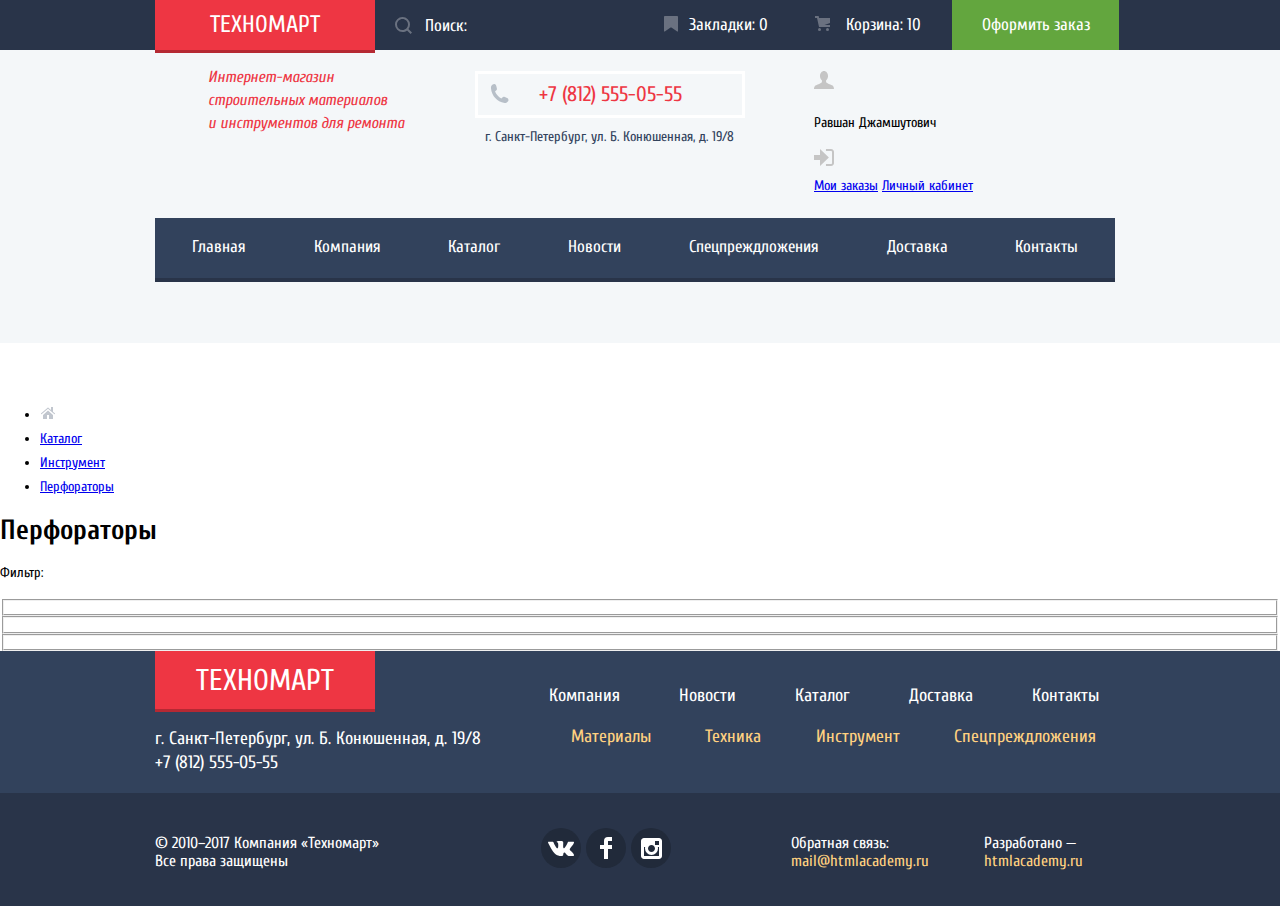
==== catalog.html @ 3261f3c1 "Начал делать вёрстку каталога" ====
<!DOCTYPE html>
<html lang="ru">
<head>
    <meta charset="UTF-8">
    <meta name="viewport" content="width=device-width, initial-scale=1.0">
    <title>HTML Academy: Техномарт</title>
    <link rel="stylesheet" href="css/stytle.css">
    <link rel="stylesheet" href="css/normalize.css">
    <link href="https://fonts.googleapis.com/css2?family=Cuprum:ital,wght@0,400;0,700;1,400;1,700&display=swap" rel="stylesheet">
</head>
<body class="catalog-site">
    <header class="main-header">
        <div class="header-navigation-wrapper">
            <div class="container">
                <nav class="header-navigation">
                    <ul class="site-navigation">
                        <li class="site-navigation-item">
                            <a href="index.html" class="site-navigation-title">
                                Техномарт
                            </a>
                        </li>
                        <li class="site-navigation-item">
                            <form class="site-navigation-search" action="post">
                                <input id="search" type="search" name="search" placeholder="Поиск:" class="site-navigation-search-input">
                                <label class="site-navigation-search-label" for="search"></label>
                            </form>
                        </li>
                        <li class="site-navigation-item">
                            <a href="#" class="navigaion-bookmark">Закладки: 0</a>
                        </li>
                        <li class="site-navigation-item">
                            <a href="#" class="navigaion-cart">Корзина: 10</a>
                        </li>
                        <li class="site-navigation-item">
                            <a href="#" class="navigation-order">Оформить заказ</a>
                        </li>
                    </ul>
                </nav>
            </div>
        </div>
        <div class="header-bottom">
            <div class="header-bottom-wrapper">
                <div class="container">
                    <p class="header-company-info">
                        Интернет-магазин <br>
                        строительных материалов <br>
                        и инструментов для ремонта
                    </p>
                    <div class="header-company-center">
                        <p>+7 (812) 555-05-55</p>
                        <p>г. Санкт-Петербург, ул. Б. Конюшенная, д. 19/8</p>
                    </div>
                    <div class="header-bottom-buttons">
                        <div class="user-header">
                            <a href="#" class="user-icon-header">
                                <svg xmlns="http://www.w3.org/2000/svg" width="20" height="18" viewBox="0 0 20 18"><path fill="#c5c5c5" d="M17.881 14.166c-2.144-.735-4.256-1.666-5.207-2.39-.657-.501-.77-1.618-.517-2.415 1.118-.903 1.864-2.477 1.864-4.278C14.021 2.276 12.221 0 10 0S5.979 2.276 5.979 5.083c0 1.801.746 3.374 1.863 4.277.253.798.141 1.915-.517 2.416-.95.724-3.063 1.654-5.207 2.39S0 18 0 18h20s.025-3.099-2.119-3.834z"/></svg>
                            </a>
                            <p>Равшан Джамшутович</p>
                            <a href="#" class="login-icon-header">
                                <svg xmlns="http://www.w3.org/2000/svg" width="20" height="17" viewBox="0 0 20 17"><path fill="#c5c5c5" d="M14.875 8.5L6 0v6H0v5h6v6z"/><path fill="#c5c5c5" d="M16.986 15.01h-5.027V17h5.027c2.178 0 3.004-1.81 3.029-3.026V3.028C19.99 1.811 19.164 0 16.986 0h-5.027v1.99h5.027c.839 0 .992.681 1.01 1.057v10.904c-.017.376-.171 1.059-1.01 1.059z"/></svg>
                            </a>
                        </div>
                        <a href="#" class="header-bottom-link">Мои заказы</a>
                        <a href="#" class="header-bottom-link">Личный кабинет</a>
                    </div>
                    <nav class="header-bottom-navigation">
                        <a href="#">Главная</a>
                        <a href="#">Компания</a>
                        <a href="#">Каталог</a>
                        <a href="#">Новости</a>
                        <a href="#">Спецпреждложения</a>
                        <a href="#">Доставка</a>
                        <a href="#">Контакты</a>
                    </nav>
                </div>
            </div>
        </div> 
    </header>
    <main>
        <ul class="breadcrumbs">
            <li class="breadcrumbs-item">
                <a href="#">
                    <svg xmlns="http://www.w3.org/2000/svg" width="15" height="12" viewBox="0 0 15 12"><g fill="#C1C6CE"><path d="M3 8v4h4V8h2v4h4V8L8 3.516z"/><path d="M14.831 6.365L13 4.751V0h-2v2.987L8.332.635c-.02-.017-.043-.023-.064-.037a.465.465 0 0 0-.08-.047.551.551 0 0 0-.095-.024C8.062.521 8.032.515 8 .515c-.031 0-.061.006-.092.012a.46.46 0 0 0-.095.025c-.028.011-.053.029-.08.046-.021.014-.045.02-.064.037l-6.498 5.73a.501.501 0 0 0 .33.875.497.497 0 0 0 .331-.125L8 1.677l6.169 5.438a.501.501 0 0 0 .662-.75z"/></g></svg>
                </a>
            </li>
            <li class="breadcrumbs-item">
                <a href="#">
                    Каталог
                </a>
            </li>
            <li class="breadcrumbs-item">
                <a href="#">
                    Инструмент
                </a>
            </li>
            <li class="breadcrumbs-item">
                <a href="#">
                    Перфораторы
                </a>
            </li>
        </ul>
        <h1 class="catalog-title">Перфораторы</h1>
        <section class="filter">
            <p class="filter-title">
                Фильтр:
            </p>
            <form action="https://echo.htmlacademy.ru" method="post">
                <fieldset class="price">

                </fieldset>
                <fieldset class="manufacturers">

                </fieldset>
                <fieldset class="supply">

                </fieldset>
            </form>
        </section>
        <section class="catalog">

        </section>
    </main>
    <footer class="main-footer">
        <div class="main-footer-top">
            <div class="footer-top-wrapper">
                <div class="container">
                    <a href="#" class="footer-title">Техномарт</a>
                    <nav class="site-navigation-footer">
                        <ul class="footer-navigation-list">
                            <li class="footer-navigation-item">
                                <a href="#">Компания</a>
                            </li>
                            <li class="footer-navigation-item">
                                <a href="#">Новости</a>
                            </li>
                            <li class="footer-navigation-item">
                                <a href="#">Каталог</a>
                            </li>
                            <li class="footer-navigation-item">
                                <a href="#">Доставка</a>
                            </li>
                            <li class="footer-navigation-item">
                                <a href="#">Контакты</a>
                            </li>
                        </ul>
                    </nav>
                    <p class="footer-addres">г. Санкт-Петербург, ул. Б. Конюшенная, д. 19/8 <br>
                    +7 (812) 555-05-55</p>
                    <nav class="category-navigation-footer">
                        <ul class="category-navigation-list">
                            <li class="footer-category-item">
                                <a href="#">Материалы</a>
                            </li>
                            <li class="footer-category-item">
                                <a href="#">Техника</a>
                            </li>
                            <li class="footer-category-item">
                                <a href="#">Инструмент</a>
                            </li>
                            <li class="footer-category-item">
                                <a href="#">Спецпреждложения</a>
                            </li>
                        </ul>
                    </nav>
                </div>
            </div>
        </div>
        <div class="main-footer-bottom">
            <div class="footer-bottom-wrapper">
                <div class="container">
                    <p class="footer-copyright">© 2010–2017 Компания «Техномарт» <br>
                        Все права защищены</p>
                    <ul class="footer-social-list">
                        <li class="footer-social-item">
                            <a href="#"><svg xmlns="http://www.w3.org/2000/svg" width="26" height="15" viewBox="0 0 26 15"><path fill="#FFF" d="M16.138 11.51c.956-.309 2.18 2.04 3.483 2.939.978.681 1.727.534 1.727.534l3.473-.05s1.815-.112.957-1.554c-.071-.12-.503-1.069-2.585-3.022-2.177-2.043-1.882-1.712.739-5.244 1.597-2.153 2.236-3.468 2.036-4.028-.192-.539-1.365-.399-1.365-.399L20.69.713c-.381.001-.704.119-.851.515-.003.004-.621 1.666-1.445 3.079-1.741 2.989-2.436 3.148-2.724 2.961-.661-.433-.494-1.737-.494-2.664 0-2.897.432-4.105-.846-4.417-.427-.104-.739-.172-1.828-.182-1.392-.021-2.574 0-3.244.329-.445.223-.786.712-.579.74.26.035.843.16 1.155.586.401.552.389 1.789.389 1.789s.229 3.411-.54 3.834c-.528.29-1.25-.302-2.803-3.016-.793-1.388-1.392-2.922-1.392-2.922s-.116-.285-.326-.441c-.25-.185-.6-.244-.6-.244L.848.684S.29.7.085.946c-.182.218-.015.668-.015.668s2.909 6.881 6.203 10.347c3.02 3.182 6.452 2.971 6.452 2.971h1.555s.469-.054.709-.312c.224-.24.214-.691.214-.691s-.031-2.109.935-2.419z"/></svg></a>
                        </li>
                        <li class="footer-social-item">
                            <a href="#"><svg xmlns="http://www.w3.org/2000/svg" width="12" height="22" viewBox="0 0 12 22"><path fill="#FFF" d="M12 4V0H8a4 4 0 0 0-4 4v4H0v4h4v10h4V12h4V8H8V4h4z"/></svg></a>
                        </li>
                        <li class="footer-social-item">
                            <a href="#"><svg xmlns="http://www.w3.org/2000/svg" width="21" height="21" viewBox="0 0 21 21"><path fill="#FFF" d="M18 0H3C1.35 0 0 1.35 0 3v15c0 1.65 1.35 3 3 3h15c1.65 0 3-1.35 3-3V3c0-1.65-1.35-3-3-3zm-7.5 7c1.93 0 3.5 1.57 3.5 3.5S12.43 14 10.5 14 7 12.43 7 10.5 8.57 7 10.5 7zM18 18H3V9h1.181A6.504 6.504 0 0 0 4 10.5a6.5 6.5 0 1 0 13 0 6.45 6.45 0 0 0-.181-1.5H18v9zm0-11h-4V3h4v4z"/></svg></a>
                        </li>
                    </ul>
                    <p class="mailto-footer">
                        Обратная связь: <br>
                        <a href="mailto:mail@htmlacademy.ru">mail@htmlacademy.ru</a>
                    </p>
                    <p class="developer-footer">
                        Разработано — <br>
                        <a href="https://htmlacademy.ru">htmlacademy.ru</a>
                    </p>
                </div>
            </div>
        </div>
    </footer>
</body>
</html>
---- css/stytle.css ----
body {
    font-family: 'Cuprum', sans-serif;
    font-size: 14px;
    line-height: 24px;
    background-color: #ffffff;
    color: #000000;
}

.container {
    width: 970px;
    margin: 0 auto;
    padding-left: 10px;
    padding-right: 10px;
}

.visually-hidden {
	position: absolute !important;
	clip: rect(1px 1px 1px 1px); /* IE6, IE7 */
	clip: rect(1px, 1px, 1px, 1px);
	padding:0 !important;
	border:0 !important;
	height: 1px !important; 
	width: 1px !important; 
	overflow: hidden;
}

.main-header {
    margin-bottom: 60px;
}

.header-navigation-wrapper {
    background-color: #293449;
    min-height: 50px;
}

.site-navigation {
    list-style: none;
    margin: 0;
    padding: 0;
    display: flex;
}

.site-navigation-title {
    display: block;
    font-size: 24px;
    line-height: 24px;
    color: #ffffff;
    background-color: #ee3643;
    text-decoration: none;
    text-transform: uppercase;
    padding-left: 55px;
    padding-right: 55px;
    padding-top: 13px;
    padding-bottom: 13px;
    align-self: center;
    box-shadow: 0px 3px 0px 0px #b52933;
}

.site-navigation-title:hover {
    background-color: #ca2c37;
}

.site-navigation-title:active {
    background-color: #ba2732;
    box-shadow: 0px 3px 0px 0px #8e1e26;
}

.site-navigation-search {
    position: relative;
}

.site-navigation-search-input {
    position: relative;
    background-color: #293449;
    border: none;
    font: inherit;
    font-size: 17px;
    line-height: 18px;
    color: #ffffff;
    height: 50px;
    padding-left: 50px;
    width: 270px;
}

.site-navigation-search-input:hover {
    background-color: #212a3a;
}

.site-navigation-search-input:active,
.site-navigation-search-input:focus {
    background-color: #ffffff;
    color: #000000;
}

.site-navigation-search-input:focus::placeholder {
    color: #000000;
}

.site-navigation-search-input:active::placeholder {
    color: #000000;
}

.site-navigation-search-label {
    position: absolute;
    top: 17px;
    left: 20px;
    z-index: 20;
    content: "";
    width: 20px;
    height: 20px;
    background-image: url(../svg/icon-search.svg);
    background-repeat: no-repeat;
    opacity: 0.3;
}

.site-navigation-search-input:focus ~ .site-navigation-search-label {
    background-image: url(../svg/icon-search-red.svg);
    opacity: 1;
}

.site-navigation-search-input:active ~ .site-navigation-search-label {
    background-image: url(../svg/icon-search-red.svg);
    opacity: 1;
}

.site-navigation-search input::placeholder {
    font: inherit;
    font-size: 17px;
    line-height: 18px;
    color: #ffffff;
}

.navigaion-bookmark {
    position: relative;
    display: block;
    font-size: 17px;
    line-height: 18px;
    color: #ffffff;
    text-decoration: none;
    padding-left: 44px;
    padding-right: 28px;
    padding-top: 16px;
    padding-bottom: 16px;
}

.navigaion-bookmark:hover {
    background-color: #212a3a;
}

.navigaion-bookmark:active {
    background-color: #161d29;
    opacity: 0.5;
}

.navigaion-bookmark::before {
    content: "";
    position: absolute;
    left: 19px;
    z-index: 20;
    width: 20px;
    height: 20px;
    background-image: url(../svg/icon-bookmark.svg);
    background-repeat: no-repeat;
    opacity: 0.3;
}

.navigaion-bookmark:hover::before {
    opacity: 1;
}

.navigaion-bookmark:active::before {
    opacity: 0.5;
}

.navigaion-cart {
    position: relative;
    display: block;
    font-size: 17px;
    line-height: 18px;
    color: #ffffff;
    text-decoration: none;
    padding-left: 50px;
    padding-right: 31px;
    padding-top: 16px;
    padding-bottom: 16px;
}

.navigaion-cart:hover {
    background-color: #212a3a;
}

.navigaion-cart:active {
    background-color: #161d29;
    opacity: 0.5;
}

.navigaion-cart::before {
    content: "";
    position: absolute;
    left: 19px;
    z-index: 20;
    width: 20px;
    height: 20px;
    background-image: url(../svg/icon-cart.svg);
    background-repeat: no-repeat;
    opacity: 0.3;
}

.navigaion-cart:hover::before {
    opacity: 1;
}

.navigaion-cart:active::before {
    opacity: 0.5;
}

.navigation-order {
    display: block;
    font-size: 17px;
    line-height: 18px;
    color: #ffffff;
    background-color: #63a63e;
    text-decoration: none;
    padding-left: 29.61px;
    padding-right: 29.61px;
    padding-top: 16px;
    padding-bottom: 16px;
}

.navigation-order:hover {
    background-color: #5fbb2d;
}

.navigation-order:active {
    background-color: #518534;
    color: #aac39b;
}

.header-bottom-wrapper {
    background-color: #f4f7f9;
}

.header-bottom-wrapper .container {
    display: flex;
    flex-wrap: wrap;
}

.header-company-info {
    font-size: 16px;
    line-height: 23px;
    font-style: italic;
    color: #ee3643;
    margin-left: 53px;
}

.header-company-center {
    margin-left: 71px;
}

.header-company-center p:first-child {
    position: relative;
    font-size: 21px;
    line-height: 21px;
    color: #ee3643;
    border: 3px solid #ffffff;
    width: 264px;
    vertical-align: middle;
    text-align: center;
    padding-top: 10px;
    padding-bottom: 10px;
    margin-bottom: 7px;
}

.header-company-center p:first-child::before {
    content: "";
    position: absolute;
    left: 12px;
    width: 21px;
    height: 21px;
    background-image: url(../svg/icon-phone.svg);
    background-repeat: no-repeat;
}

.header-company-center p:last-child {
    font-size: 14px;
    line-height: 24px;
    color: #32425c;
    margin-top: 0;
    margin-left: 10px;
}

.header-bottom-buttons {
    margin-left: 69px;
    margin-top: 21px;
}

.entrance-button {
    position: relative;
    font-size: 21px;
    line-height: 21px;
    color: #000000;
    border: none;
    background-color: #ffffff;
    width: 120px;
    min-height: 45px;
    padding-left: 48px;
    margin-right: 10px;
    cursor: pointer;
    outline: none;
}

.entrance-button::before {
    position: absolute;
    content: "";
    width: 22px;
    height: 20px;
    background-image: url(../svg/icon-login.svg);
    background-repeat: no-repeat;
    left: 18px;
    top: 13px;
}

.entrance-button:hover {
    color: #ee3643;
}

.entrance-button:hover::before {
    background-image: url(../svg/icon-login-hover.svg);
}

.entrance-button:active {
    color: #b2b2b2;
}

.entrance-button:active::before {
    background-image: url(../svg/icon-login.svg);
}

.registration-button {
    font-size: 21px;
    line-height: 21px;
    color: #000000;
    border: none;
    background-color: #ffffff;
    width: 167px;
    min-height: 45px;
    cursor: pointer;
    outline: none;
}

.registration-button:hover {
    color: #ee3643;
}

.registration-button:active {
    color: #b2b2b2;
}

.header-bottom-navigation {
    background-color: #32425c;
    width: 960px;
    align-items: center;
    list-style: none;
    margin: 0;
    padding: 0;
    margin-top: 20px;
    margin-bottom: 65px;
    display: flex;
    justify-content: space-evenly;
    box-shadow: 0px 4px #293449;
}

.header-bottom-navigation a {
    color: #ffffff;
    font-size: 17px;
    line-height: 17px;
    text-decoration: none;
    text-align: center;
    padding-left: 31px;
    padding-right: 31px;
    padding-top: 20px;
    padding-bottom: 23px;
}

.header-bottom-navigation a:hover {
    background-color: #293449;
}

.header-bottom-navigation a:active {
    background-color: #1d2739;
    color: #868c95;
    box-shadow: 0px 4px #1d2739;
}

.slider {
    display: flex;
    margin-bottom: 53px;
}

.main-slider-left {
    display: flex;
    flex-wrap: wrap;
}

.materials {
    position: relative;
    background-color: #ffbf47;
    color: #ffffff;
    width: 300px;
    height: 123px;
    margin-right: 20px;
}

.materials::before {
    content: "";
    position: absolute;
    width: 56px;
    height: 76px;
    background-image: url(../svg/icon-1.svg);
    background-repeat: no-repeat;
    top: 31px;
    left: 213px;
}

.materials h3 {
    font-size: 24px;
    line-height: 30px;
    font-weight: 700;
    margin-left: 23px;
}

.materials a {
    font-size: 14px;
    line-height: 18px;
    color: #ffffff;
    text-transform: uppercase;
    text-decoration: none;
    background-color: rgba(0, 0, 0, 0.1);
    margin-left: 23px;
    padding-left: 24px;
    padding-right: 24px;
    padding-top: 12px;
    padding-bottom: 12px;
    border-radius: 3px;
}

.materials a:hover {
    background-color: rgba(0, 0, 0, 0.2);
}

.materials a:active {
    background-color: rgba(0, 0, 0, 0.3);
}

.instruments {
    position: relative;
    background-color: #3bbce3;
    color: #ffffff;
    width: 300px;
    height: 123px;
}

.instruments::before {
    content: "";
    position: absolute;
    width: 80px;
    height: 76px;
    background-image: url(../svg/icon-2.svg);
    background-repeat: no-repeat;
    top: 31px;
    left: 197px;
}

.instruments h3 {
    font-size: 24px;
    line-height: 30px;
    font-weight: 700;
    margin-left: 23px;
}

.instruments a {
    font-size: 14px;
    line-height: 18px;
    color: #ffffff;
    text-transform: uppercase;
    text-decoration: none;
    background-color: rgba(0, 0, 0, 0.1);
    margin-left: 23px;
    padding-left: 24px;
    padding-right: 24px;
    padding-top: 12px;
    padding-bottom: 12px;
    border-radius: 3px;
}

.instruments a:hover {
    background-color: rgba(0, 0, 0, 0.2);
}

.instruments a:active {
    background-color: rgba(0, 0, 0, 0.3);
}

.slides {
    margin-top: 20px;
    width: 620px;
    height: 266px;
    position: relative;
}

.slides input[name="toggle"] {
    display: none;
}

.slide {
    height: 266px;
    display: none;
}

.slider-controls {
    width: 30px;
    height: 12px;
    position: absolute;
    top: 220px;
    left: 295px;
}

.slider-controls label {
    position: absolute;
    background-color: #ffffff;
    border: 2px solid #ffffff;
    width: 6px;
    height: 6px;
    border-radius: 50%;
    cursor: pointer;
    z-index: 2;
}

.slider-controls label[for="btn-2"] {
    left: 20px;
}

#btn-1:checked ~ .slider-controls label[for="btn-1"] {
    background-color: #ff0000;
}

#btn-2:checked ~ .slider-controls label[for="btn-2"] {
    background-color: #ff0000;

}

.slide h3 {
    margin: 0;
    font-size: 36px;
    line-height: 36px;
    font-weight: 700;
    color: #ffffff;
    text-transform: uppercase;
    padding-left: 26px;
    padding-top: 27px;
}

.slide p {
    font-size: 18px;
    line-height: 24px;
    color: #ffffff;
    margin: 0;
    padding-left: 26px;
}

.slide a {
    display: inline-block;
    font-size: 14px;
    line-height: 18px;
    color: #ffffff;
    text-decoration: none;
    text-transform: uppercase;
    background-color: #ee3643;
    margin-top: 120px;
    margin-left: 25px;
    padding-left: 49px;
    padding-right: 49px;
    padding-top: 10px;
    padding-bottom: 10px;
    border-radius: 3px;
}

.slide a:hover {
    background-color: #ca2c37;
}

.slide a:active {
    background-color: #ba2732;
}

.arrow-left::before,
.arrow-left::after {
    content: "";
    position: absolute;
    width: 20px;
    height: 4px;
    background-color: #ffffff;
    top: 133px;
    left: 25px;
    cursor: pointer;
}

.arrow-left::before {
    transform: rotate(-45deg);
    top: 130px;
}

.arrow-left::after {
    transform: rotate(45deg);
    top: 142px;
}

.arrow-right::before,
.arrow-right::after {
    content: "";
    position: absolute;
    width: 20px;
    height: 4px;
    background-color: #ffffff;
    top: 133px;
    left: 578px;
    cursor: pointer;
}

.arrow-right::before {
    transform: rotate(45deg);
    top: 130px;
}

.arrow-right::after {
    transform: rotate(-45deg);
    top: 142px;
}


.first-slide {
    background-image: url(../img/slider-bg-1.jpg);
    background-repeat: no-repeat;
}

.second-slide {
    background-image: url(../img/slider-bg-2.jpg);
    background-repeat: no-repeat;
}

.main-slider-right {
    display: flex;
    flex-direction: column;
}

#btn-1:checked ~ #slide-1,
#btn-2:checked ~ #slide-2 {
    display: block;
}

.technic {
    position: relative;
    background-color: #dc91d8;
    color: #ffffff;
    width: 300px;
    height: 123px;
    margin-bottom: 20px;
}

.technic::before {
    content: "";
    position: absolute;
    width: 80px;
    height: 76px;
    background-image: url(../svg/icon-3.svg);
    background-repeat: no-repeat;
    top: 31px;
    left: 191px;
}

.technic h3 {
    font-size: 24px;
    line-height: 30px;
    font-weight: 700;
    font-size: 24px;
    line-height: 30px;
    font-weight: 700;
    margin-left: 23px;
}

.technic a {
    font-size: 14px;
    line-height: 18px;
    color: #ffffff;
    text-transform: uppercase;
    text-decoration: none;
    background-color: rgba(0, 0, 0, 0.1);
    margin-left: 23px;
    padding-left: 30px;
    padding-right: 30px;
    padding-top: 12px;
    padding-bottom: 12px;
    border-radius: 3px;
}

.technic a:hover {
    background-color: rgba(0, 0, 0, 0.2);
}

.technic a:active {
    background-color: rgba(0, 0, 0, 0.3);
}

.discounts {
    position: relative;
    background-color: #8ed78f;
    color: #ffffff;
    width: 300px;
    height: 123px;
    margin-bottom: 20px;
}

.discounts::before {
    content: "";
    position: absolute;
    width: 70px;
    height: 76px;
    background-image: url(../svg/icon-4.svg);
    background-repeat: no-repeat;
    top: 31px;
    left: 196px;
}

.discounts h3 {
    font-size: 24px;
    line-height: 30px;
    font-weight: 700;
    font-size: 24px;
    line-height: 30px;
    font-weight: 700;
    margin-left: 23px;
}

.discounts a {
    font-size: 14px;
    line-height: 18px;
    color: #ffffff;
    text-transform: uppercase;
    text-decoration: none;
    background-color: rgba(0, 0, 0, 0.1);
    margin-left: 23px;
    padding-left: 24px;
    padding-right: 24px;
    padding-top: 12px;
    padding-bottom: 12px;
    border-radius: 3px;
}

.discounts a:hover {
    background-color: rgba(0, 0, 0, 0.2);
}

.discounts a:active {
    background-color: rgba(0, 0, 0, 0.3);
}

.delivery {
    position: relative;
    background-color: #ffc047;
    color: #ffffff;
    width: 300px;
    height: 123px;
}

.delivery::before {
    content: "";
    position: absolute;
    width: 85px;
    height: 76px;
    background-image: url(../svg/icon-5.svg);
    background-repeat: no-repeat;
    top: 31px;
    left: 190px;
}

.delivery h3 {
    font-size: 24px;
    line-height: 30px;
    font-weight: 700;
    font-size: 24px;
    line-height: 30px;
    font-weight: 700;
    margin-left: 23px;
}

.delivery a {
    font-size: 14px;
    line-height: 18px;
    color: #ffffff;
    text-transform: uppercase;
    text-decoration: none;
    background-color: rgba(0, 0, 0, 0.1);
    margin-left: 23px;
    padding-left: 37px;
    padding-right: 37px;
    padding-top: 12px;
    padding-bottom: 12px;
    border-radius: 3px;
}

.delivery a:hover {
    background-color: rgba(0, 0, 0, 0.2);
}

.delivery a:active {
    background-color: rgba(0, 0, 0, 0.3);
}

.products-hits-title {
    background-color: #f9f5f0;
    display: flex;
    margin-bottom: 20px;
}

.products-hits-title h2 {
    font-size: 30px;
    line-height: 30px;
    color: #32425c;
    margin-left: 30px;
}

.products-hits-title a {
    font-size: 14px;
    line-height: 18px;
    color: #ffffff;
    text-decoration: none;
    text-transform: uppercase;
    background-color: #ee3643;
    padding-left: 55px;
    padding-right: 55px;
    padding-top: 11px;
    padding-bottom: 11px;
    align-self: center;
    margin-left: 373px;
    border-radius: 3px;
}

.products-hits-title a:hover {
    background-color: #ca2c37;
}

.products-hits-title a:active {
    background-color: #ba2732;
}

.products-hits-list {
    list-style: none;
    margin: 0;
    padding: 0;
    display: flex;
    justify-content: space-between;
    margin-bottom: 20px;
}

.products-hits-list li {
    border: 1px solid #eaeaea;
    width: 220px;
    min-height: 318px;
    position: relative;
}

.product-action {
    display: none;
    position: absolute;
    width: 220px;
    height: 160px;
    background-color: #ffffff;
}

.products-hits-item:hover {
    box-shadow:0px 1px 17px 2px rgba(0,0,0,0.47);
    -webkit-box-shadow:0px 1px 17px 2px rgba(0,0,0,0.47);
    -moz-box-shadow:0px 1px 17px 2px rgba(0,0,0,0.47);
}

.products-hits-item:hover .product-action {
    display: block;
}

.product-action-buy {
    display: inline-block;
    text-align: center;
    color: #ffffff;
    font-size: 14px;
    line-height: 18px;
    text-decoration: none;
    text-transform: uppercase;
    background-color: #63a63e;
    width: 135px;
    padding-top: 13px;
    padding-bottom: 12px;
    border-radius: 3px;
    margin-top: 45px;
    margin-left: 42px;
    margin-bottom: 10px;
}

.product-action-bookmark {
    display: inline-block;
    text-align: center;
    font-size: 14px;
    line-height: 18px;
    color: #32425c;
    text-decoration: none;
    text-transform: uppercase;
    background-color: #ffffff;
    border: 3px solid #63a63e;
    width: 129px;
    padding-top: 10px;
    padding-bottom: 9px;
    border-radius: 3px;
    margin-left: 42px;
}

.products-hits-item:nth-child(1) img {
    margin-left: 17px;
}
.products-hits-item:nth-child(2) img {
    margin-left: 40px;
    margin-top: 29px;
}
.products-hits-item:nth-child(3) img {
    margin-left: 27px;
    margin-top: 22px;
}
.products-hits-item:nth-child(4) img {
    margin-left: 32px;
    margin-top: 22px;
}

.product-title {
    font-size: 18px;
    line-height: 20px;
    font-weight: 700;
    color: #000000;
    width: 158px;
    text-align: center;
    margin-left: 32px;
}

.products-hits-item:nth-child(1) .product-title {
    margin-top: 13px;
}

.products-hits-item:nth-child(2) .product-title {
    margin-top: 36px;
}

.products-hits-item:nth-child(3) .product-title {
    margin-top: 28px;
}

.products-hits-item:nth-child(4) .product-title {
    margin-top: 44px;
}

.old-price {
    display: block;
    color: #aaaaaa;
    font-size: 17px;
    line-height: 18px;
    font-weight: 700;
    text-decoration: line-through;
    margin-left: 85px;
}

.product-price {
    position: relative;
    display: block;
    background-color: #ee3643;
    color: #ffffff;
    font-size: 17px;
    line-height: 18px;
    font-weight: 700;
    text-decoration: none;
    margin-top: 8px;
    width: 90px;
    text-align: center;
    margin-left: 50px;
    padding-top: 11px;
    padding-bottom: 9px;
    padding-left: 15px;
}

.product-price::after {
    position: absolute;
    content: "";
    width: 0;
    height: 0;
    border: 19px solid transparent;
    border-left-color: #ee3643;
    top: 0;
    right: -38px;
}

.products-hits-item:nth-child(4) .product-price {
    margin-top: 43px;
}

.company-hits-title {
    background-color: #f9f5f0;
    display: flex;
    margin-bottom: 20px;
}

.company-hits-title h2 {
    font-size: 30px;
    line-height: 30px;
    color: #32425c;
    margin-left: 30px;
}

.company-hits-title a {
    font-size: 14px;
    line-height: 18px;
    color: #ffffff;
    text-decoration: none;
    text-transform: uppercase;
    background-color: #ee3643;
    padding-left: 70px;
    padding-right: 70px;
    padding-top: 11px;
    padding-bottom: 11px;
    align-self: center;
    margin-left: 273px;
    border-radius: 3px;
}

.company-hits-title a:hover {
    background-color: #ca2c37;
}

.company-hits-title a:active {
    background-color: #ba2732;
}

.company-hits-list {
    list-style: none;
    margin: 0;
    padding: 0;
    display: flex;
    flex-wrap: wrap;
    justify-content: space-between;
}

.company-hits-list a {
    border: 1px solid #eaeaea;
    width: 220px;
    min-height: 145px;
    margin-bottom: 22px;
    display: flex;
    justify-content: center;
    align-items: center;
}

.company-hits-list a:hover {
    box-shadow:0px 1px 17px 2px rgba(0,0,0,0.47);
    -webkit-box-shadow:0px 1px 17px 2px rgba(0,0,0,0.47);
    -moz-box-shadow:0px 1px 17px 2px rgba(0,0,0,0.47);
}

.company-hits-list a:active {
    box-shadow:0px 1px 7px 2px rgba(0,0,0,0.47);
    -webkit-box-shadow:0px 1px 7px 2px rgba(0,0,0,0.47);
    -moz-box-shadow:0px 1px 7px 2px rgba(0,0,0,0.47);
    opacity: 0.3;
}

.advantages-wrapper {
    background-color: #f4f8f9;
}

.advantages-wrapper input[name="advantages"] {
    display: none;
}

.advantages-title {
    margin-top: 0;
    padding-top: 55px;
}

.advantages-title {
    font-size: 30px;
    line-height: 30px;
    color: #000000;
    text-transform: uppercase;
}

.advantages-info {
    font-size: 16px;
    line-height: 18px;
}

.advantages-blocks-wrapper {
    display: flex;
}

.advantages-list {
    position: relative;
    background-color: #32425c;
    list-style: none;
    margin: 0;
    padding: 0;
    margin-top: 60px;
    margin-bottom: 102px;
}

.advantages-list::before {
    content: "";
    position: absolute;
    height: 268px;
    width: 10px;
    background-image: url(../img/advantages-line.png);
    right: 0;
    bottom: -50px;
}

.advantages-list li label {
    display: block;
    color: #ffffff;
    font-size: 20px;
    line-height: 24px;
    cursor: pointer;
    padding-left: 22px;
    padding-right: 140px;
    padding-top: 14px;
    padding-bottom: 14px;
    border-bottom: 1px solid #4d637b;
}

.advantages-list li label:hover {
    background-color: #293449;
}

.advantages-blocks {
    margin-left: 80px;
    margin-top: 25px;
}

.advantage {
    display: none;
}

#btn-3:checked ~ .advantages-blocks-wrapper #adv-1,
#btn-4:checked ~ .advantages-blocks-wrapper #adv-2,
#btn-5:checked ~ .advantages-blocks-wrapper #adv-3 {
    display: block;
}

#btn-3:checked ~ .advantages-blocks-wrapper label[for="btn-3"],
#btn-4:checked ~ .advantages-blocks-wrapper label[for="btn-4"],
#btn-5:checked ~ .advantages-blocks-wrapper label[for="btn-5"] {
    background-color: #ffffff;
    border-bottom: 1px solid #ffffff;
    color: #32425c;
}

.advantages-blocks h3 {
    font-size: 32px;
    line-height: 32px;
    color: #32425c;
    text-transform: uppercase;
}

.advantages-blocks p {
    font-size: 16px;
    line-height: 18px;
}

.delivery-advantage {
    position: relative;
}

.delivery-advantage::before {
    content: "";
    position: absolute;
    width: 470px;
    height: 265px;
    background-image: url(../img/delivery.png);
    background-repeat: no-repeat;
    left: 175px;
}

.delivery-advantage p {
    width: 300px;
}

.guatantee-advantage {
    position: relative;
}

.guatantee-advantage::before {
    content: "";
    position: absolute;
    width: 470px;
    height: 265px;
    background-image: url(../img/guarantee.png);
    background-repeat: no-repeat;
    left: 255px;
}

.guatantee-advantage p {
    width: 390px;
}

.guatantee-advantage h3 {
    margin-bottom: 10px;
}

.credit-advantage {
    position: relative;
}

.credit-advantage::before {
    content: "";
    position: absolute;
    width: 470px;
    height: 265px;
    background-image: url(../img/credit.png);
    background-repeat: no-repeat;
    left: 180px;
}

.credit-advantage h3 {
    margin-bottom: 0;
}

.credit-advantage p {
    width: 300px;
    margin-bottom: 28px;
}

.credit-advantage a {
    color: #ffffff;
    background-color: #ff5357;
    font-size: 20px;
    line-height: 22px;
    text-decoration: none;
    text-transform: uppercase;
    padding-left: 40px;
    padding-right: 40px;
    padding-top: 10px;
    padding-bottom: 10px;
    border-radius: 3px;
}

.credit-advantage a:hover {
    background-color: #ca2c37;
}

.credit-advantage a:active {
    background-color: #ba2732;
}

.company-info {
    display: flex;
}

.company-title {
    font-size: 30px;
    line-height: 30px;
    text-transform: uppercase;
}

.company-info-left {
    width: 580px;
    margin-right: 100px;
    margin-top: 60px;
}

.company-info-left p {
    font-size: 14px;
    line-height: 18px;
}

.paragraph-first {
    margin-bottom: 25px;
}

.paragraph-second {
    margin-bottom: 15px;
    width: 440px;
}

.transport-company-list {
    list-style: none;
    margin: 0;
    padding: 0;
}

.transport-company-list li {
    position: relative;
    font-size: 18px;
    line-height: 20px;
    padding-left: 35px;
    margin-bottom: 15px;
}

.transport-company-list li:last-child {
    margin-bottom: 50px;
}

.transport-company-list li::before {
    position: absolute;
    top: 8px;
    left: 0;
    content: "";
    width: 25px;
    height: 2px;
    background-color: #ee3643;
}

.company-info-button {
    display: block;
    background-color: #ee3643;
    color: #ffffff;
    font-size: 16px;
    line-height: 22px;
    text-decoration: none;
    text-transform: uppercase;
    padding-top: 10px;
    padding-bottom: 9px;
    width: 220px;
    text-align: center;
}

.company-info-button:hover {
    background-color: #ca2c37;
}

.company-info-button:active {
    background-color: #ba2732;
}

.contact-title {
    font-size: 30px;
    line-height: 30px;
    text-transform: uppercase;
}

.company-info-right {
    width: 300px;
    margin-top: 60px;
}

.company-info-right p {
    font-size: 16px;
    line-height: 18px;
    width: 220px;
    margin-bottom: 20px;
}

.map {
    display: block;
    margin-bottom: 30px;
}

.contact-button {
    display: block;
    background-color: #ee3643;
    color: #ffffff;
    font-size: 16px;
    line-height: 22px;
    text-decoration: none;
    text-transform: uppercase;
    margin-bottom: 86px;
    text-align: center;
    padding-top: 10px;
    padding-bottom: 9px;
}

.contact-button:hover {
    background-color: #ca2c37;
}

.contact-button:active {
    background-color: #ba2732;
}

.footer-top-wrapper {
    background-color: #32425c;
}

.footer-top-wrapper .container {
    display: flex;
    flex-wrap: wrap;
}

.footer-title {
    font-size: 30px;
    line-height: 30px;
    color: #ffffff;
    text-decoration: none;
    text-transform: uppercase;
    background-color: #ee3643;
    width: 220px;
    padding-top: 15px;
    padding-bottom: 13px;
    text-align: center;
    margin-right: 174px;
    box-shadow: 0px 3px 0px 0px #b52933;
}

.footer-title:hover {
    background-color: #ca2c37;
}

.footer-title:active {
    background-color: #ba2732;
    box-shadow: 0px 3px 0px 0px #8e1e26;
}

.footer-navigation-list {
    list-style: none;
    margin: 0;
    padding: 0;
    display: flex;
    width: 550px;
    justify-content: space-between;
    min-height: 58px;
}

.footer-navigation-item {
    align-self: flex-end;
}

.footer-navigation-item a {
    font-size: 18px;
    line-height: 24px;
    color: #ffffff;
    text-decoration: none;
}

.footer-navigation-item a:hover {
    border-bottom: 1px solid #ffffff;
}

.footer-navigation-item a:active {
    border-bottom: none;
    opacity: 0.4;
}

.footer-addres {
    font-size: 18px;
    line-height: 24px;
    color: #ffffff;
    margin-right: 90px;
}

.category-navigation-list {
    list-style: none;
    padding: 0;
    margin: 0;
    display: flex;
    width: 525px;
    justify-content: space-between;
    margin-top: 16px;
    align-content: center;
}

.footer-category-item a {
    font-size: 18px;
    line-height: 24px;
    color: #ffd180;
    text-decoration: none;
}

.footer-category-item a:hover {
    border-bottom: 1px solid #ffd180;
}

.footer-category-item a:active {
    border-bottom: none;
    opacity: 0.4;
}

.footer-bottom-wrapper {
    background-color: #293449;
}

.main-footer-bottom .container {
    display: flex;
    padding-top: 25px;
    padding-bottom: 20px;
}

.footer-copyright {
    font-size: 16px;
    line-height: 18px;
    color: #ffffff;
    margin-right: 162px;
}

.footer-social-list {
    margin-top: 35px;
    list-style: none;
    margin: 0;
    padding: 0;
    display: flex;
    width: 130px;
    margin-right: 120px;
    justify-content: space-between;
}

.footer-social-item {
    margin-top: 10px;
}

.footer-social-item a {
    display: flex;
    width: 40px;
    height: 40px;
    background-color: #212a3a;
    justify-content: center;
    align-items: center;
    border-radius: 50%;
}

.footer-social-item a:hover {
    background-color: #ee3643;
}

.mailto-footer {
    font-size: 16px;
    line-height: 18px;
    color: #ffffff;
    margin-right: 55px;
}

.mailto-footer a {
    color: #ffd180;
    text-decoration: none;
}

.mailto-footer a:hover {
    border-bottom: 1px solid #ffd180;
}

.mailto-footer a:active {
    border-bottom: none;
    color: #ee3643;
}

.developer-footer {
    font-size: 16px;
    line-height: 18px;
    color: #ffffff;
}

.developer-footer a {
    color: #ffd180;
    text-decoration: none;
}

.developer-footer a:hover {
    border-bottom: 1px solid #ffd180;
}

.developer-footer a:active {
    border-bottom: none;
    color: #ee3643;
}
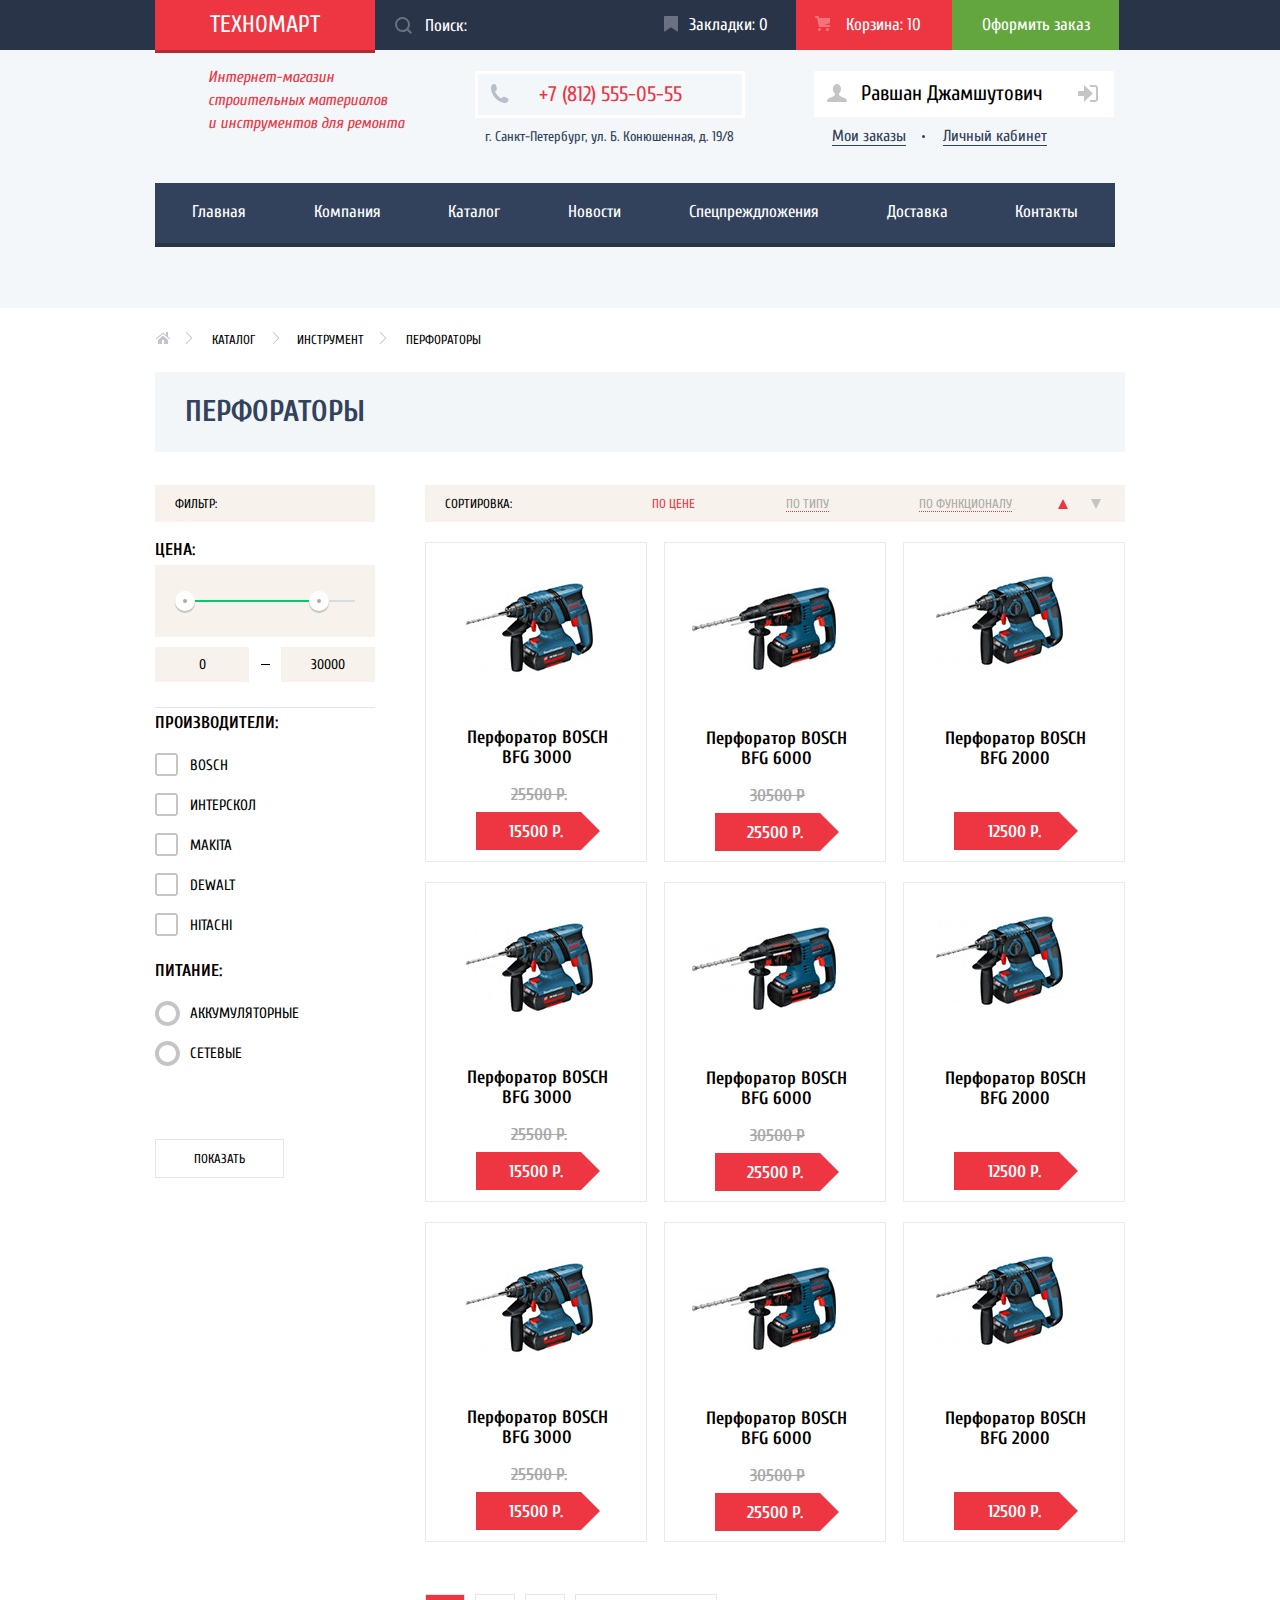
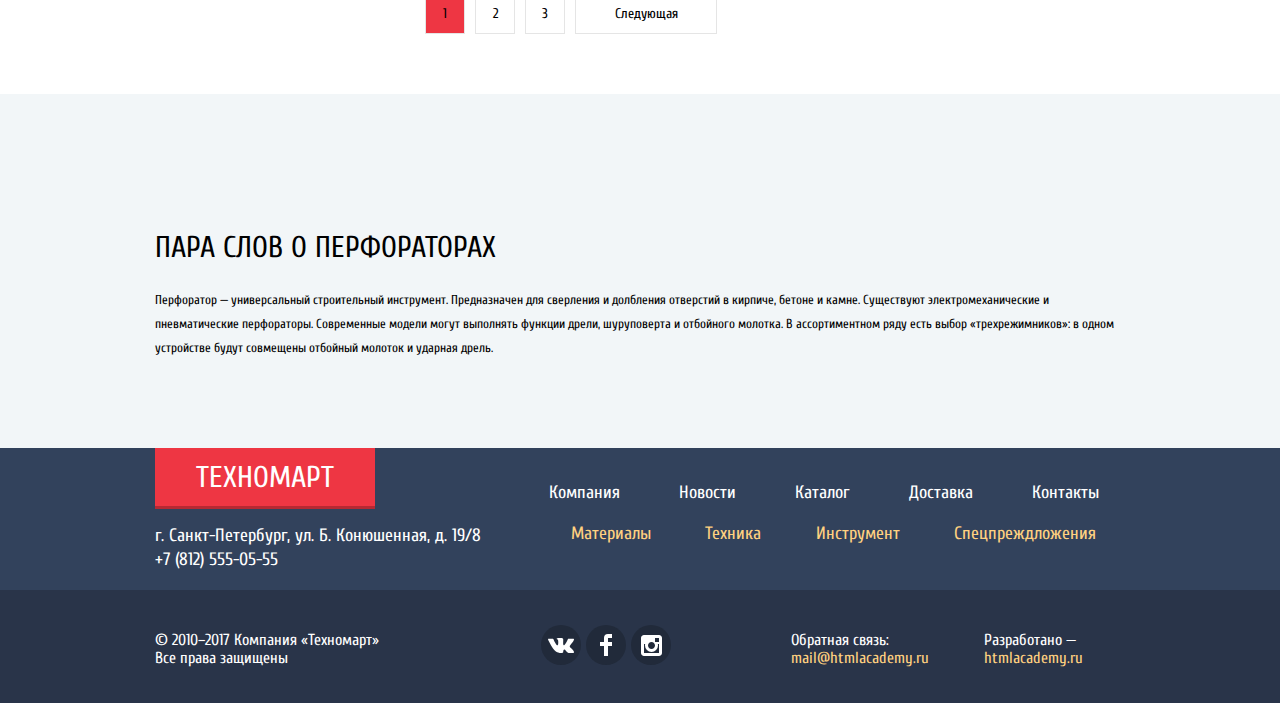
==== commit c4a7fdcd: "Доделал сайт со стайлгайдом, без вспылвашек" ====
--- a/catalog.html
+++ b/catalog.html
@@ -60,8 +60,10 @@
                                 <svg xmlns="http://www.w3.org/2000/svg" width="20" height="17" viewBox="0 0 20 17"><path fill="#c5c5c5" d="M14.875 8.5L6 0v6H0v5h6v6z"/><path fill="#c5c5c5" d="M16.986 15.01h-5.027V17h5.027c2.178 0 3.004-1.81 3.029-3.026V3.028C19.99 1.811 19.164 0 16.986 0h-5.027v1.99h5.027c.839 0 .992.681 1.01 1.057v10.904c-.017.376-.171 1.059-1.01 1.059z"/></svg>
                             </a>
                         </div>
-                        <a href="#" class="header-bottom-link">Мои заказы</a>
-                        <a href="#" class="header-bottom-link">Личный кабинет</a>
+                        <div class="header-bottom-links">
+                            <a href="#" class="header-bottom-link-1">Мои заказы</a>
+                            <a href="#" class="header-bottom-link-2">Личный кабинет</a>
+                        </div>
                     </div>
                     <nav class="header-bottom-navigation">
                         <a href="#">Главная</a>
@@ -77,48 +79,229 @@
         </div> 
     </header>
     <main>
-        <ul class="breadcrumbs">
-            <li class="breadcrumbs-item">
-                <a href="#">
-                    <svg xmlns="http://www.w3.org/2000/svg" width="15" height="12" viewBox="0 0 15 12"><g fill="#C1C6CE"><path d="M3 8v4h4V8h2v4h4V8L8 3.516z"/><path d="M14.831 6.365L13 4.751V0h-2v2.987L8.332.635c-.02-.017-.043-.023-.064-.037a.465.465 0 0 0-.08-.047.551.551 0 0 0-.095-.024C8.062.521 8.032.515 8 .515c-.031 0-.061.006-.092.012a.46.46 0 0 0-.095.025c-.028.011-.053.029-.08.046-.021.014-.045.02-.064.037l-6.498 5.73a.501.501 0 0 0 .33.875.497.497 0 0 0 .331-.125L8 1.677l6.169 5.438a.501.501 0 0 0 .662-.75z"/></g></svg>
-                </a>
-            </li>
-            <li class="breadcrumbs-item">
-                <a href="#">
-                    Каталог
-                </a>
-            </li>
-            <li class="breadcrumbs-item">
-                <a href="#">
-                    Инструмент
-                </a>
-            </li>
-            <li class="breadcrumbs-item">
-                <a href="#">
-                    Перфораторы
-                </a>
-            </li>
-        </ul>
-        <h1 class="catalog-title">Перфораторы</h1>
-        <section class="filter">
-            <p class="filter-title">
-                Фильтр:
-            </p>
-            <form action="https://echo.htmlacademy.ru" method="post">
-                <fieldset class="price">
-
-                </fieldset>
-                <fieldset class="manufacturers">
-
-                </fieldset>
-                <fieldset class="supply">
-
-                </fieldset>
-            </form>
-        </section>
-        <section class="catalog">
-
-        </section>
+        <div class="container">
+            <ul class="breadcrumbs">
+                <li class="breadcrumbs-item">
+                    <a href="#">
+                        <svg xmlns="http://www.w3.org/2000/svg" width="15" height="12" viewBox="0 0 15 12"><g fill="#C1C6CE"><path d="M3 8v4h4V8h2v4h4V8L8 3.516z"/><path d="M14.831 6.365L13 4.751V0h-2v2.987L8.332.635c-.02-.017-.043-.023-.064-.037a.465.465 0 0 0-.08-.047.551.551 0 0 0-.095-.024C8.062.521 8.032.515 8 .515c-.031 0-.061.006-.092.012a.46.46 0 0 0-.095.025c-.028.011-.053.029-.08.046-.021.014-.045.02-.064.037l-6.498 5.73a.501.501 0 0 0 .33.875.497.497 0 0 0 .331-.125L8 1.677l6.169 5.438a.501.501 0 0 0 .662-.75z"/></g></svg>
+                    </a>
+                </li>
+                <li class="breadcrumbs-item">
+                    <a href="#">
+                        Каталог
+                    </a>
+                </li>
+                <li class="breadcrumbs-item">
+                    <a href="#">
+                        Инструмент
+                    </a>
+                </li>
+                <li class="breadcrumbs-item">
+                    <a href="#">
+                        Перфораторы
+                    </a>
+                </li>
+            </ul>
+            <h1 class="catalog-title">Перфораторы</h1>
+            <div class="catalog-columns">
+                <section class="filter">
+                    <p class="filter-title">
+                        Фильтр:
+                    </p>
+                    <form action="https://echo.htmlacademy.ru" method="post" class="catalog-form">
+                        <fieldset class="price">
+                            <legend class="price-legend">Цена:</legend>
+                            <div class="range-controls">
+                                <div class="scale">
+                                    <div class="bar"></div>
+                                </div>
+                                <div class="range-toggle range-toggle-min"></div>
+                                <div class="range-toggle range-toggle-max"></div>
+                            </div>
+                            <div class="price-controls">
+                                <input type="text" name="min-price" class="min-price" value="0">
+                                <input type="text" name="max-price" class="max-price" value="30000">
+                            </div>
+                        </fieldset>
+                        <fieldset class="manufacturers">
+                            <legend class="manufacturers-legend">Производители:</legend>
+                            <ul class="manufactures-list">
+                                <li class="manufactures-item">
+                                    <input type="checkbox" name="bosch" id="bosch-id" class="manufacture-check">
+                                    <label for="bosch-id">Bosch</label>
+                                </li>
+                                <li class="manufactures-item">
+                                    <input type="checkbox" name="interskol" id="interskol-id" class="manufacture-check">
+                                    <label for="interskol-id">Интерскол</label>
+                                </li>
+                                <li class="manufactures-item">
+                                    <input type="checkbox" name="makita" id="makita-id" class="manufacture-check">
+                                    <label for="makita-id">Makita</label>
+                                </li>
+                                <li class="manufactures-item">
+                                    <input type="checkbox" name="dewalt" id="dewalt-id" class="manufacture-check">
+                                    <label for="dewalt-id">Dewalt</label>
+                                </li>
+                                <li class="manufactures-item">
+                                    <input type="checkbox" name="hitachi" id="hitachi-id" class="manufacture-check">
+                                    <label for="hitachi-id">Hitachi</label>
+                                </li>
+                            </ul>
+                        </fieldset>
+                        <fieldset class="supply">
+                            <legend class="supply-legend">Питание:</legend>
+                            <ul class="supply-list">
+                                <li class="supply-item">
+                                    <input type="radio" name="supply" value="battery" id="battery-id" class="supply-radio">
+                                    <label for="battery-id">Аккумуляторные</label>
+                                </li>
+                                <li class="supply-item">
+                                    <input type="radio" name="supply" value="electronetwork" id="electronetwork-id" class="supply-radio">
+                                    <label for="electronetwork-id">Сетевые</label>
+                                </li>
+                            </ul>
+                        </fieldset>
+                        <button type="submit" class="button-form">Показать</button>
+                    </form>
+                </section>
+                <section class="catalog">
+                    <div class="sorting-block">
+                        <p class="sorting-title">Сортировка:</p>
+                        <ul class="sorting-list">
+                            <li class="sorting-item sorting-link-current">
+                                По цене
+                            </li>
+                            <li class="sorting-item">
+                                <a href="#">По типу</a>
+                            </li>
+                            <li class="sorting-item">
+                                <a href="#">По функционалу</a>
+                            </li>
+                        </ul>
+                        <div class="sort-buttons">
+                            <button class="sort-button sort-button-up">
+                                <span class="visually-hidden">От меньшего к большему</span>
+                            </button>
+                            <button class="sort-button sort-button-down">
+                                <span class="visually-hidden">От большего к меньшему</span>
+                            </button>
+                        </div>
+                    </div>
+                    <ul class="catalog-product-list">
+                        <li class="catalog-product-item">
+                            <div class="product-action">
+                                <a href="#" class="product-action-buy">Купить</a>
+                                <a href="#" class="product-action-bookmark">В закладки</a>
+                            </div>
+                            <img src="img/product-hit-2.jpg" alt="Перфоратор BOSCH BFG 3000" width="127" height="112">
+                            <h3 class="product-title">Перфоратор BOSCH BFG 3000</h3>
+                            <span class="old-price">25500 Р.</span>
+                            <a href="#" class="product-price">15500 Р.</a>
+                        </li>
+                        <li class="catalog-product-item">
+                            <div class="product-action">
+                                <a href="#" class="product-action-buy">Купить</a>
+                                <a href="#" class="product-action-bookmark">В закладки</a>
+                            </div>
+                            <img src="img/product-hit-3.jpg" alt="Перфоратор BOSCH BFG 6000" width="144" height="128">
+                            <h3 class="product-title">Перфоратор BOSCH BFG 6000</h3>
+                            <span class="old-price">30500 Р</span>
+                            <a href="#" class="product-price">25500 Р.</a>
+                        </li>
+                        <li class="catalog-product-item">
+                            <div class="product-action">
+                                <a href="#" class="product-action-buy">Купить</a>
+                                <a href="#" class="product-action-bookmark">В закладки</a>
+                            </div>
+                            <img src="img/product-hit-4.jpg" alt="Перфоратор BOSCH BFG 2000" width="127" height="112">
+                            <h3 class="product-title">Перфоратор BOSCH BFG 2000</h3>
+                            <a href="#" class="product-price">12500 Р.</a>
+                        </li>
+                        <li class="catalog-product-item">
+                            <div class="product-action">
+                                <a href="#" class="product-action-buy">Купить</a>
+                                <a href="#" class="product-action-bookmark">В закладки</a>
+                            </div>
+                            <img src="img/product-hit-2.jpg" alt="Перфоратор BOSCH BFG 3000" width="127" height="112">
+                            <h3 class="product-title">Перфоратор BOSCH BFG 3000</h3>
+                            <span class="old-price">25500 Р.</span>
+                            <a href="#" class="product-price">15500 Р.</a>
+                        </li>
+                        <li class="catalog-product-item">
+                            <div class="product-action">
+                                <a href="#" class="product-action-buy">Купить</a>
+                                <a href="#" class="product-action-bookmark">В закладки</a>
+                            </div>
+                            <img src="img/product-hit-3.jpg" alt="Перфоратор BOSCH BFG 6000" width="144" height="128">
+                            <h3 class="product-title">Перфоратор BOSCH BFG 6000</h3>
+                            <span class="old-price">30500 Р</span>
+                            <a href="#" class="product-price">25500 Р.</a>
+                        </li>
+                        <li class="catalog-product-item">
+                            <div class="product-action">
+                                <a href="#" class="product-action-buy">Купить</a>
+                                <a href="#" class="product-action-bookmark">В закладки</a>
+                            </div>
+                            <img src="img/product-hit-4.jpg" alt="Перфоратор BOSCH BFG 2000" width="127" height="112">
+                            <h3 class="product-title">Перфоратор BOSCH BFG 2000</h3>
+                            <a href="#" class="product-price">12500 Р.</a>
+                        </li>
+                        <li class="catalog-product-item">
+                            <div class="product-action">
+                                <a href="#" class="product-action-buy">Купить</a>
+                                <a href="#" class="product-action-bookmark">В закладки</a>
+                            </div>
+                            <img src="img/product-hit-2.jpg" alt="Перфоратор BOSCH BFG 3000" width="127" height="112">
+                            <h3 class="product-title">Перфоратор BOSCH BFG 3000</h3>
+                            <span class="old-price">25500 Р.</span>
+                            <a href="#" class="product-price">15500 Р.</a>
+                        </li>
+                        <li class="catalog-product-item">
+                            <div class="product-action">
+                                <a href="#" class="product-action-buy">Купить</a>
+                                <a href="#" class="product-action-bookmark">В закладки</a>
+                            </div>
+                            <img src="img/product-hit-3.jpg" alt="Перфоратор BOSCH BFG 6000" width="144" height="128">
+                            <h3 class="product-title">Перфоратор BOSCH BFG 6000</h3>
+                            <span class="old-price">30500 Р</span>
+                            <a href="#" class="product-price">25500 Р.</a>
+                        </li>
+                        <li class="catalog-product-item">
+                            <div class="product-action">
+                                <a href="#" class="product-action-buy">Купить</a>
+                                <a href="#" class="product-action-bookmark">В закладки</a>
+                            </div>
+                            <img src="img/product-hit-4.jpg" alt="Перфоратор BOSCH BFG 2000" width="127" height="112">
+                            <h3 class="product-title">Перфоратор BOSCH BFG 2000</h3>
+                            <a href="#" class="product-price">12500 Р.</a>
+                        </li>
+                    </ul>
+                    <ul class="pagination-list">
+                        <li class="pagination-item pagination-item-current">
+                            <a href="#">1</a>
+                        </li>
+                        <li class="pagination-item">
+                            <a href="#">2</a>
+                        </li>
+                        <li class="pagination-item">
+                            <a href="#">3</a>
+                        </li>
+                        <li class="pagination-item pagination-next">
+                            <a href="#">Следующая</a>
+                        </li>
+                    </ul>
+                </section>
+            </div>
+        </div>
+        <div class="about-wrapper">
+            <div class="container">
+                <section class="about">
+                    <h2 class="about-title">Пара слов о перфораторах</h2>
+                    <p class="about-text">Перфоратор — универсальный строительный инструмент. Предназначен для сверления и долбления отверстий в кирпиче, бетоне и камне.
+                        Существуют электромеханические и пневматические перфораторы. Современные модели могут выполнять функции дрели, шуруповерта и отбойного молотка. В ассортиментном ряду есть выбор «трехрежимников»: в одном устройстве будут совмещены отбойный молоток и ударная дрель.</p>
+                </section>
+            </div>
+        </div>
     </main>
     <footer class="main-footer">
         <div class="main-footer-top">
--- a/css/stytle.css
+++ b/css/stytle.css
@@ -896,6 +896,7 @@
     text-decoration: none;
     text-transform: uppercase;
     background-color: #63a63e;
+    box-shadow: 0px 2px #367315;
     width: 135px;
     padding-top: 13px;
     padding-bottom: 12px;
@@ -905,6 +906,15 @@
     margin-bottom: 10px;
 }
 
+.product-action-buy:hover {
+    background-color: #5fbb2d;
+}
+
+.product-action-buy:active {
+    background-color: #518534;
+    box-shadow: none;
+}
+
 .product-action-bookmark {
     display: inline-block;
     text-align: center;
@@ -920,6 +930,15 @@
     padding-bottom: 9px;
     border-radius: 3px;
     margin-left: 42px;
+}
+
+.product-action-bookmark:hover {
+    border: 3px solid #32425c;
+}
+
+.product-action-bookmark:active {
+    border: 3px solid #c1c6ce;
+    color: #c1c6ce;
 }
 
 .products-hits-item:nth-child(1) img {
@@ -1571,3 +1590,619 @@
     color: #ee3643;
 }
 
+.user-header {
+    display: flex;
+    background-color: #ffffff;
+    width: 300px;
+}
+
+.user-header p {
+    font-size: 21px;
+    line-height: 21px;
+    margin: 0;
+    padding-top: 12px;
+    padding-bottom: 13px;
+}
+
+.user-icon-header {
+    margin-left: 13px;
+    margin-top: 13px;
+    margin-right: 14px;
+}
+
+.user-icon-header:hover path {
+    fill: #32425c;
+}
+
+.login-icon-header:hover path {
+    fill: #32425c;
+}
+
+.login-icon-header {
+    margin-top: 14px;
+    margin-left: 35px;
+}
+
+.header-bottom-links {
+    margin-top: 10px;
+    margin-left: 18px;
+    font-size: 16px;
+    line-height: 18px;
+}
+
+.header-bottom-links a {
+    color: #32425c;
+    border-bottom: 1px solid #32425c;
+    text-decoration: none;
+}
+
+.header-bottom-link-1 {
+    position: relative;
+    display: inline-block;
+    margin-right: 33px;
+}
+
+.header-bottom-link-1::before {
+    position: absolute;
+    content: "";
+    width: 3px;
+    height: 3px;
+    border-radius: 50%;
+    top: 8px;
+    left: 90px;
+    background-color: #32425c;
+}
+
+.header-bottom-link-1:hover,
+.header-bottom-link-2:hover {
+    color: #ee3643;
+    border-bottom: 1px solid #ee3643;
+    text-decoration: none;
+}
+
+.header-bottom-link-1:active,
+.header-bottom-link-2:active {
+    color: #b7bfc8;
+    border-bottom: 1px solid #b7bfc8;
+    text-decoration: none;
+}
+
+.breadcrumbs {
+    display: flex;
+    list-style: none;
+    margin: 0;
+    padding: 0;
+}
+
+.breadcrumbs-item {
+    margin-right: 42px;
+    position: relative;
+}
+
+.breadcrumbs-item::after {
+    content: "";
+    position: absolute;
+    width: 10px;
+    height: 14px;
+    background-image: url(../svg/icon-right-small.svg);
+    background-repeat: no-repeat;
+    left: 30px;
+    top: 4px;
+}
+
+.breadcrumbs-item:nth-child(2)::after {
+    left: 60px;
+}
+
+.breadcrumbs-item:nth-child(3)::after {
+    left: 82px;
+}
+
+.breadcrumbs-item:nth-child(4)::after {
+    background-image: none;
+}
+
+.breadcrumbs-item a {
+    font-size: 13px;
+    line-height: 18px;
+    color: #000000;
+    text-decoration: none;
+    text-transform: uppercase;
+}
+
+.catalog-site .main-header {
+    margin-bottom: 20px;
+}
+
+.catalog-title {
+    background-color: #f2f6f8;
+    padding-left: 30px;
+    padding-top: 25px;
+    padding-bottom: 25px;
+    color: #32425c;
+    font-size: 30px;
+    line-height: 30px;
+    text-transform: uppercase;
+}
+
+.catalog-columns {
+    display: flex;
+    justify-content: space-between;
+}
+
+.filter {
+    width: 220px;
+}
+
+.filter-title {
+    background-color: #f7f3ec;
+    padding-left: 20px;
+    padding-top: 10px;
+    padding-bottom: 9px;
+    font-size: 13px;
+    line-height: 18px;
+    color: #000000;
+    text-transform: uppercase;
+}
+
+.catalog-form fieldset {
+    border: 0 none;
+    margin: 0;
+    padding: 0;
+}
+
+.catalog-form legend {
+    font-size: 17px;
+    line-height: 30px;
+    font-weight: 700;
+    text-transform: uppercase;
+}
+
+.catalog-form .price {
+    padding-bottom: 25px;
+    border-bottom: 1px solid #e5e5e5;
+}
+
+.range-controls {
+    position: relative;
+    background-color: #f7f3ec;
+    padding-left: 20px;
+    padding-right: 20px;
+    padding-top: 35px;
+    padding-bottom: 35px;
+    margin-bottom: 10px;
+}
+
+.range-controls .scale {
+    height: 2px;
+    background-color: #d7dcde;
+}
+
+.range-controls .bar {
+    width: 80%;
+    background-color: #00ca74;
+    height: 2px;
+}
+
+.range-toggle {
+    position: absolute;
+    top: 26px;
+
+    width: 4px;
+    height: 4px;
+
+    background-color: #ababab;
+    border: 8px solid #ffffff;
+    border-radius: 50%;
+    box-shadow: 0 2px 1px 0 rgba(0, 1, 1, 0.2);
+    cursor: pointer;
+}
+
+.range-toggle-max {
+    left: 70%;
+}
+
+.price-controls {
+    position: relative;
+    display: flex;
+    justify-content: space-between;
+}
+
+.price-controls::before {
+    content: "";
+    position: absolute;
+    height: 1px;
+    width: 9px;
+    background-color: #000000;
+    left: 50%;
+    margin-left: -4px;
+    top: 17px;
+}
+
+.price-controls input {
+    width: 90px;
+    text-align: center;
+    border: none;
+    background-color: #f7f3ec;
+    padding-top: 10px;
+    padding-bottom: 9px;
+}
+
+.manufactures-list {
+    list-style: none;
+    margin: 0;
+    padding: 0;
+}
+
+.manufactures-list input {
+    display: none;
+}
+
+.manufactures-item {
+    position: relative;
+    padding-left: 35px;
+    font-size: 15px;
+    line-height: 20px;
+    text-transform: uppercase;
+    margin-bottom: 20px;
+}
+.manufactures-item label {
+    cursor: pointer;
+}
+
+.manufactures-item label::before {
+    content: "";
+    position: absolute;
+    top: -3px;
+    left: 0;
+    width: 28px;
+    height: 28px;
+    background-image: url(../svg/checkbox-off.svg);
+    background-repeat: no-repeat;
+}
+
+.manufacture-check:checked ~ label::before {
+    background-image: url(../svg/checkbox-on.svg);
+}
+
+.manufactures-item:first-child {
+    margin-top: 18px;
+}
+
+.supply-list {
+    list-style: none;
+    padding: 0;
+    margin: 0;
+}
+
+.supply-list input {
+    display: none;
+}
+
+.supply-item {
+    position: relative;
+    padding-left: 35px;
+    font-size: 15px;
+    line-height: 20px;
+    text-transform: uppercase;
+    margin-bottom: 20px;
+}
+
+.supply-item:first-child {
+    margin-top: 18px;
+}
+
+.supply-item:last-child {
+    margin-bottom: 75px;
+}
+
+.supply-item label {
+    cursor: pointer;
+}
+
+.supply-item label::before {
+    content: "";
+    position: absolute;
+    top: -3px;
+    left: 0;
+    width: 28px;
+    height: 28px;
+    background-image: url(../svg/radio-off.svg);
+    background-repeat: no-repeat;
+}
+
+.supply-radio:checked ~ label::before {
+    background-image: url(../svg/radio-on.svg);
+}
+
+.button-form {
+    border: 1px solid #e5e5e5;
+    background-color: #ffffff;
+    padding-left: 38px;
+    padding-right: 38px;
+    padding-top: 10px;
+    padding-bottom: 9px;
+    font-size: 13px;
+    line-height: 18px;
+    color: #000000;
+    text-transform: uppercase;
+    cursor: pointer;
+}
+
+.catalog {
+    width: 700px;
+}
+
+.sorting-block {
+    display: flex;
+    background-color: #f7f3ec;
+    height: 37px;
+    margin-top: 13px;
+}
+
+.sorting-title {
+    font-size: 13px;
+    line-height: 18px;
+    text-transform: uppercase;
+    margin-left: 20px;
+    margin-right: 140px;
+    align-self: center;
+}
+
+.sorting-list {
+    display: flex;
+    list-style: none;
+    margin: 0;
+    padding: 0;
+    width: 360px;
+    justify-content: space-between;
+    font-size: 13px;
+    line-height: 18px;
+    text-transform: uppercase;
+    margin-right: 46px;
+}
+
+.sorting-item{
+    align-self: center;
+}
+
+.sorting-item a {
+    color: #acaaa5;
+    text-decoration: none;
+    border-bottom: 1px dotted #ee3643;
+}
+
+.sorting-item a:hover {
+    color: #000000;
+    border-bottom: 1px solid #ee3643;
+}
+
+.sorting-link-current {
+    color: #ee3643;
+}
+
+.sort-buttons {
+    display: flex;
+    width: 43px;
+    justify-content: space-between;
+}
+
+.sort-button {
+    align-self: center;
+    cursor: pointer;
+}
+
+.sort-buttons .sort-button-down, 
+.sort-buttons .sort-button-up {
+    width: 0;
+    height: 0;
+    padding: 0;
+    border-style: solid;
+    border-width: 10px 5.5px 0;
+    border-color: #c5c5c5 #f7f3ec #f7f3ec;
+}
+
+.sort-buttons .sort-button-up {
+    margin: 0;
+    border-width: 0 5.5px 10px;
+    border-color: #f7f3ec #f7f3ec #ee3643;
+}
+
+.sort-buttons .sort-button-down:hover {
+    border-color: #231f20 #f7f3ec #f7f3ec;
+}
+
+.catalog-product-list {
+    display: flex;
+    flex-wrap: wrap;
+    list-style: none;
+    margin: 0;
+    padding: 0;
+    width: 700px;
+    justify-content: space-between;
+}
+
+.catalog-product-item {
+    border: 1px solid #eaeaea;
+    width: 220px;
+    min-height: 318px;
+    position: relative;
+    margin-top: 20px;
+}
+
+.catalog-product-item:nth-child(1) img {
+    margin-left: 40px;
+    margin-top: 29px;
+}
+
+.catalog-product-item:nth-child(2) img {
+    margin-left: 27px;
+    margin-top: 22px;
+}
+.catalog-product-item:nth-child(3) img {
+    margin-left: 32px;
+    margin-top: 22px;
+}
+
+.catalog-product-item:nth-child(4) img {
+    margin-left: 40px;
+    margin-top: 29px;
+}
+
+.catalog-product-item:nth-child(5) img {
+    margin-left: 27px;
+    margin-top: 22px;
+}
+.catalog-product-item:nth-child(6) img {
+    margin-left: 32px;
+    margin-top: 22px;
+}
+
+.catalog-product-item:nth-child(7) img {
+    margin-left: 40px;
+    margin-top: 29px;
+}
+
+.catalog-product-item:nth-child(8) img {
+    margin-left: 27px;
+    margin-top: 22px;
+}
+.catalog-product-item:nth-child(9) img {
+    margin-left: 32px;
+    margin-top: 22px;
+}
+
+.catalog-product-item:nth-child(1) .product-title {
+    margin-top: 36px;
+}
+
+.catalog-product-item:nth-child(2) .product-title {
+    margin-top: 28px;
+}
+
+.catalog-product-item:nth-child(3) .product-title {
+    margin-top: 44px;
+}
+
+.catalog-product-item:nth-child(4) .product-title {
+    margin-top: 36px;
+}
+
+.catalog-product-item:nth-child(5) .product-title {
+    margin-top: 28px;
+}
+
+.catalog-product-item:nth-child(6) .product-title {
+    margin-top: 44px;
+}
+
+.catalog-product-item:nth-child(7) .product-title {
+    margin-top: 36px;
+}
+
+.catalog-product-item:nth-child(8) .product-title {
+    margin-top: 28px;
+}
+
+.catalog-product-item:nth-child(9) .product-title {
+    margin-top: 44px;
+}
+
+.catalog-product-item:nth-child(3) .product-price {
+    margin-top: 43px;
+}
+
+.catalog-product-item:nth-child(6) .product-price {
+    margin-top: 43px;
+}
+
+.catalog-product-item:nth-child(9) .product-price {
+    margin-top: 43px;
+}
+
+.catalog-product-item:hover {
+    box-shadow:0px 1px 17px 2px rgba(0,0,0,0.47);
+    -webkit-box-shadow:0px 1px 17px 2px rgba(0,0,0,0.47);
+    -moz-box-shadow:0px 1px 17px 2px rgba(0,0,0,0.47);
+}
+
+.catalog-product-item:hover .product-action {
+    display: block;
+}
+
+.pagination-list {
+    display: flex;
+    list-style: none;
+    margin: 0;
+    padding: 0;
+    margin-top: 52px;
+    margin-bottom: 60px;
+    width: 285px;
+}
+
+.pagination-item-current a {
+    background-color: #ee3643;
+    color: #ffffff;
+    border: none;
+}
+
+.pagination-item a {
+    display: flex;
+    justify-content: center;
+    align-items: center;
+    width: 38px;
+    height: 38px;
+    margin-right: 10px;
+    border: 1px solid #e5e5e5;
+}
+
+.pagination-item a {
+    text-decoration: none;
+    color: #000000;
+}
+
+.pagination-item a:hover {
+    border: 1px solid #bdc6ca;
+}
+
+.pagination-item a:active {
+    border: 1px solid #ee3643;
+}
+
+
+.pagination-next a {
+    width: 140px;
+}
+
+.about-wrapper {
+    background-color: #f2f6f8;
+}
+
+.about {
+    padding-top: 117px;
+    padding-bottom: 75px;
+}
+
+.about-title {
+    margin-bottom: 28px;
+    text-transform: uppercase;
+    font-size: 30px;
+    font-weight: 400;
+    font-style: normal;
+    line-height: 24px;
+    color: #000000;
+    background: #f2f6f8;
+}
+
+.about-text {
+    font-weight: 400;
+    font-style: normal;
+    line-height: 24px;
+    color: #000;
+    background: #f2f6f8;
+    font-size: 13px;
+}
+
+.catalog-site .navigaion-cart {
+    background-color: #ee3643;
+}